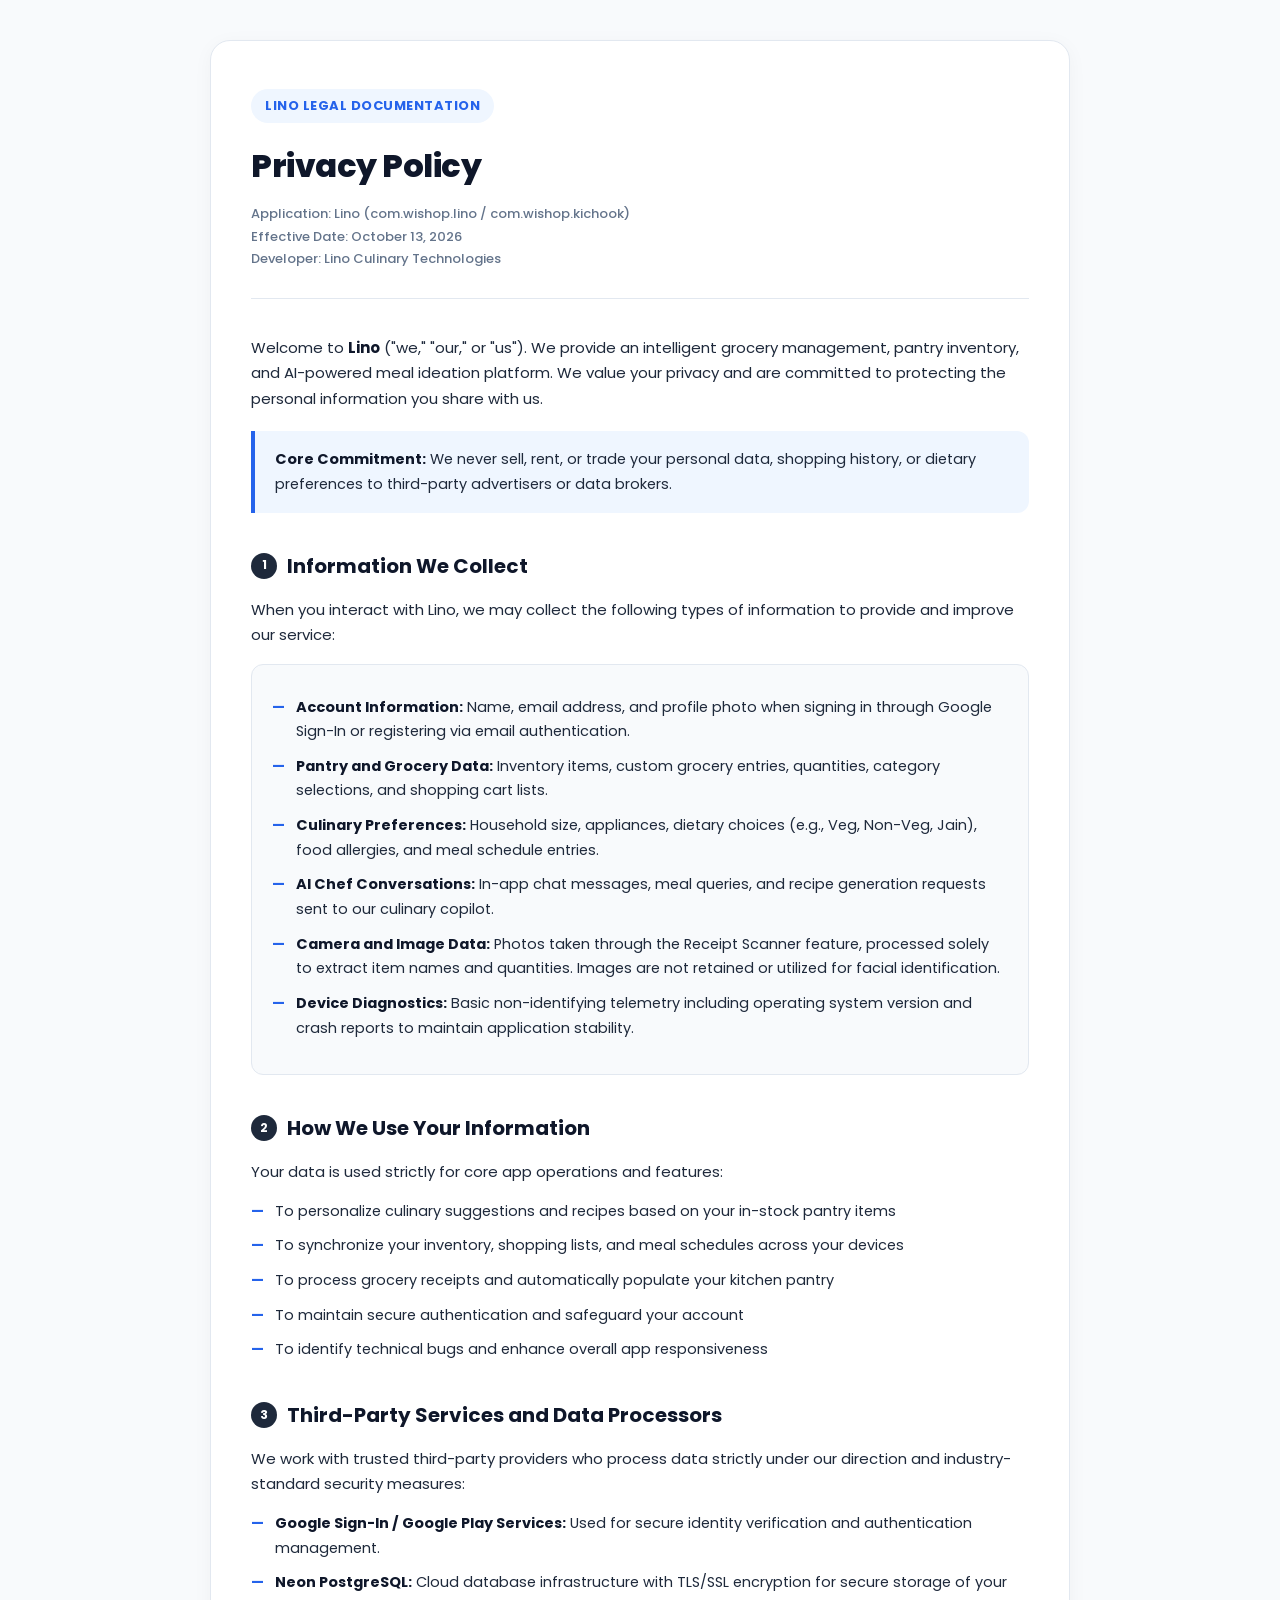
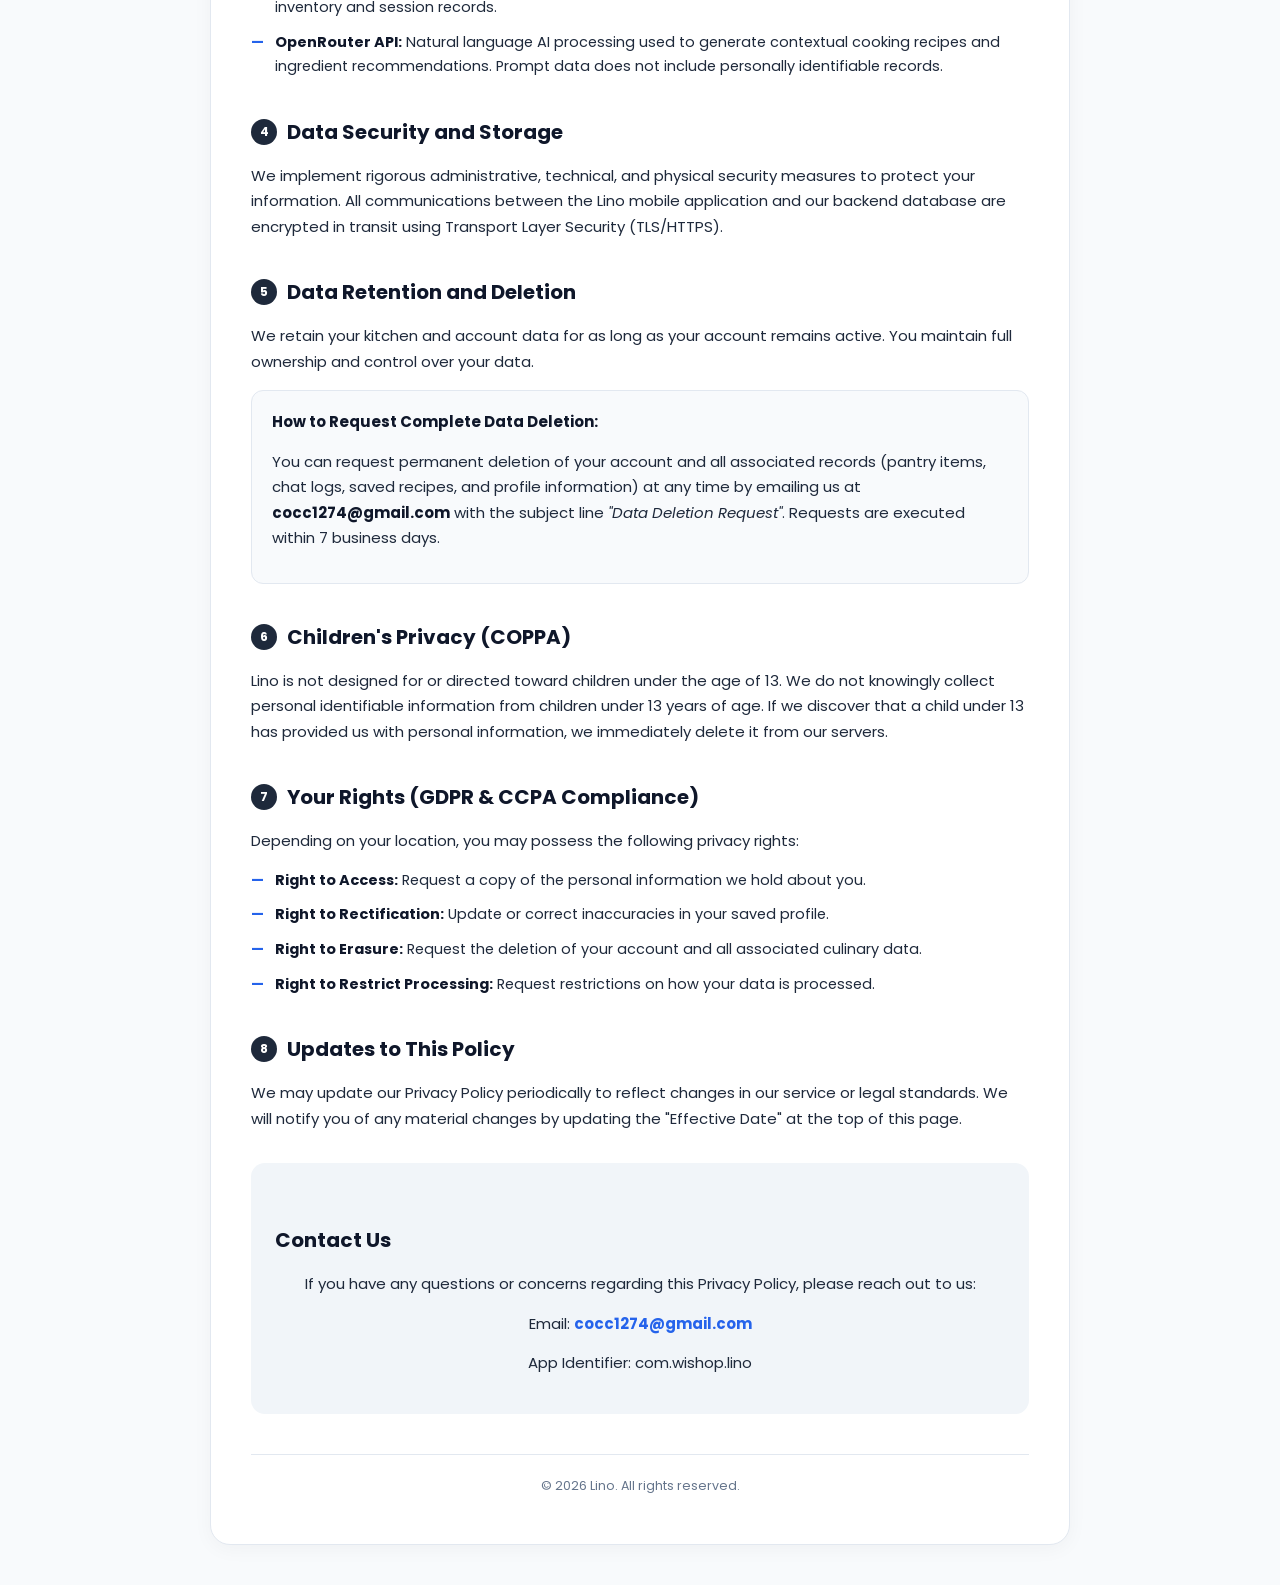
==== docs/index.html @ 377d5d79 "feat: add comprehensive privacy policy pages, multi-session chat, and home dashboard" ====
<!DOCTYPE html>
<html lang="en">
<head>
  <meta charset="UTF-8">
  <meta name="viewport" content="width=device-width, initial-scale=1.0">
  <title>Privacy Policy - Lino App</title>
  <link rel="preconnect" href="https://fonts.googleapis.com">
  <link rel="preconnect" href="https://fonts.gstatic.com" crossorigin>
  <link href="https://fonts.googleapis.com/css2?family=Poppins:wght@300;400;500;600;700;800&display=swap" rel="stylesheet">
  <style>
    :root {
      --bg: #F8FAFC;
      --card-bg: #FFFFFF;
      --primary: #1E293B;
      --primary-dark: #0F172A;
      --accent: #2563EB;
      --accent-light: #EFF6FF;
      --text-main: #1E293B;
      --text-muted: #64748B;
      --border: #E2E8F0;
      --success: #10B981;
    }

    * {
      box-sizing: border-box;
      margin: 0;
      padding: 0;
    }

    body {
      font-family: 'Poppins', -apple-system, BlinkMacSystemFont, 'Segoe UI', Roboto, Helvetica, Arial, sans-serif;
      background-color: var(--bg);
      color: var(--text-main);
      line-height: 1.7;
      padding: 40px 20px;
    }

    .container {
      max-width: 860px;
      margin: 0 auto;
      background: var(--card-bg);
      border: 1px solid var(--border);
      border-radius: 20px;
      padding: 48px 40px;
      box-shadow: 0 4px 20px rgba(0, 0, 0, 0.04);
    }

    header {
      border-bottom: 1px solid var(--border);
      padding-bottom: 28px;
      margin-bottom: 36px;
    }

    .brand-badge {
      display: inline-flex;
      align-items: center;
      background: var(--accent-light);
      color: var(--accent);
      font-size: 13px;
      font-weight: 700;
      padding: 6px 14px;
      border-radius: 30px;
      margin-bottom: 16px;
      letter-spacing: 0.5px;
      text-transform: uppercase;
    }

    h1 {
      font-size: 32px;
      font-weight: 800;
      color: var(--primary-dark);
      letter-spacing: -0.5px;
      margin-bottom: 10px;
    }

    .meta {
      font-size: 13px;
      color: var(--text-muted);
      font-weight: 500;
    }

    h2 {
      font-size: 20px;
      font-weight: 700;
      color: var(--primary-dark);
      margin-top: 36px;
      margin-bottom: 14px;
      display: flex;
      align-items: center;
      gap: 10px;
    }

    .section-badge {
      display: inline-flex;
      align-items: center;
      justify-content: center;
      width: 26px;
      height: 26px;
      background: var(--primary);
      color: #FFFFFF;
      border-radius: 50%;
      font-size: 12px;
      font-weight: 700;
      flex-shrink: 0;
    }

    p {
      color: var(--text-main);
      font-size: 15px;
      margin-bottom: 14px;
    }

    .card-block {
      background: #F8FAFC;
      border: 1px solid var(--border);
      border-radius: 12px;
      padding: 18px 20px;
      margin: 16px 0;
    }

    ul {
      list-style-type: none;
      margin: 12px 0 16px 0;
      padding-left: 0;
    }

    li {
      position: relative;
      padding-left: 24px;
      margin-bottom: 10px;
      font-size: 14.5px;
      color: var(--text-main);
    }

    li::before {
      content: "—";
      position: absolute;
      left: 0;
      color: var(--accent);
      font-weight: 700;
    }

    strong {
      color: var(--primary-dark);
    }

    .highlight-box {
      background: #EFF6FF;
      border-left: 4px solid var(--accent);
      padding: 16px 20px;
      border-radius: 0 12px 12px 0;
      margin: 20px 0;
      font-size: 14.5px;
    }

    .contact-box {
      background: #F1F5F9;
      border-radius: 14px;
      padding: 24px;
      margin-top: 32px;
      text-align: center;
    }

    .contact-box a {
      color: var(--accent);
      text-decoration: none;
      font-weight: 700;
    }

    .contact-box a:hover {
      text-decoration: underline;
    }

    footer {
      margin-top: 40px;
      padding-top: 20px;
      border-top: 1px solid var(--border);
      text-align: center;
      font-size: 12.5px;
      color: var(--text-muted);
    }

    @media (max-width: 600px) {
      body {
        padding: 20px 12px;
      }
      .container {
        padding: 28px 20px;
      }
      h1 {
        font-size: 26px;
      }
      h2 {
        font-size: 18px;
      }
    }
  </style>
</head>
<body>
  <div class="container">
    <header>
      <div class="brand-badge">Lino Legal Documentation</div>
      <h1>Privacy Policy</h1>
      <div class="meta">
        Application: Lino (com.wishop.lino / com.wishop.kichook)<br>
        Effective Date: October 13, 2026<br>
        Developer: Lino Culinary Technologies
      </div>
    </header>

    <p>
      Welcome to <strong>Lino</strong> ("we," "our," or "us"). We provide an intelligent grocery management, pantry inventory, and AI-powered meal ideation platform. We value your privacy and are committed to protecting the personal information you share with us.
    </p>

    <div class="highlight-box">
      <strong>Core Commitment:</strong> We never sell, rent, or trade your personal data, shopping history, or dietary preferences to third-party advertisers or data brokers.
    </div>

    <h2><span class="section-badge">1</span> Information We Collect</h2>
    <p>When you interact with Lino, we may collect the following types of information to provide and improve our service:</p>

    <div class="card-block">
      <ul>
        <li><strong>Account Information:</strong> Name, email address, and profile photo when signing in through Google Sign-In or registering via email authentication.</li>
        <li><strong>Pantry and Grocery Data:</strong> Inventory items, custom grocery entries, quantities, category selections, and shopping cart lists.</li>
        <li><strong>Culinary Preferences:</strong> Household size, appliances, dietary choices (e.g., Veg, Non-Veg, Jain), food allergies, and meal schedule entries.</li>
        <li><strong>AI Chef Conversations:</strong> In-app chat messages, meal queries, and recipe generation requests sent to our culinary copilot.</li>
        <li><strong>Camera and Image Data:</strong> Photos taken through the Receipt Scanner feature, processed solely to extract item names and quantities. Images are not retained or utilized for facial identification.</li>
        <li><strong>Device Diagnostics:</strong> Basic non-identifying telemetry including operating system version and crash reports to maintain application stability.</li>
      </ul>
    </div>

    <h2><span class="section-badge">2</span> How We Use Your Information</h2>
    <p>Your data is used strictly for core app operations and features:</p>
    <ul>
      <li>To personalize culinary suggestions and recipes based on your in-stock pantry items</li>
      <li>To synchronize your inventory, shopping lists, and meal schedules across your devices</li>
      <li>To process grocery receipts and automatically populate your kitchen pantry</li>
      <li>To maintain secure authentication and safeguard your account</li>
      <li>To identify technical bugs and enhance overall app responsiveness</li>
    </ul>

    <h2><span class="section-badge">3</span> Third-Party Services and Data Processors</h2>
    <p>We work with trusted third-party providers who process data strictly under our direction and industry-standard security measures:</p>
    <ul>
      <li><strong>Google Sign-In / Google Play Services:</strong> Used for secure identity verification and authentication management.</li>
      <li><strong>Neon PostgreSQL:</strong> Cloud database infrastructure with TLS/SSL encryption for secure storage of your inventory and session records.</li>
      <li><strong>OpenRouter API:</strong> Natural language AI processing used to generate contextual cooking recipes and ingredient recommendations. Prompt data does not include personally identifiable records.</li>
    </ul>

    <h2><span class="section-badge">4</span> Data Security and Storage</h2>
    <p>
      We implement rigorous administrative, technical, and physical security measures to protect your information. All communications between the Lino mobile application and our backend database are encrypted in transit using Transport Layer Security (TLS/HTTPS).
    </p>

    <h2><span class="section-badge">5</span> Data Retention and Deletion</h2>
    <p>
      We retain your kitchen and account data for as long as your account remains active. You maintain full ownership and control over your data.
    </p>
    <div class="card-block">
      <p><strong>How to Request Complete Data Deletion:</strong></p>
      <p>
        You can request permanent deletion of your account and all associated records (pantry items, chat logs, saved recipes, and profile information) at any time by emailing us at <strong>cocc1274@gmail.com</strong> with the subject line <em>"Data Deletion Request"</em>. Requests are executed within 7 business days.
      </p>
    </div>

    <h2><span class="section-badge">6</span> Children's Privacy (COPPA)</h2>
    <p>
      Lino is not designed for or directed toward children under the age of 13. We do not knowingly collect personal identifiable information from children under 13 years of age. If we discover that a child under 13 has provided us with personal information, we immediately delete it from our servers.
    </p>

    <h2><span class="section-badge">7</span> Your Rights (GDPR & CCPA Compliance)</h2>
    <p>Depending on your location, you may possess the following privacy rights:</p>
    <ul>
      <li><strong>Right to Access:</strong> Request a copy of the personal information we hold about you.</li>
      <li><strong>Right to Rectification:</strong> Update or correct inaccuracies in your saved profile.</li>
      <li><strong>Right to Erasure:</strong> Request the deletion of your account and all associated culinary data.</li>
      <li><strong>Right to Restrict Processing:</strong> Request restrictions on how your data is processed.</li>
    </ul>

    <h2><span class="section-badge">8</span> Updates to This Policy</h2>
    <p>
      We may update our Privacy Policy periodically to reflect changes in our service or legal standards. We will notify you of any material changes by updating the "Effective Date" at the top of this page.
    </p>

    <div class="contact-box">
      <h2>Contact Us</h2>
      <p>If you have any questions or concerns regarding this Privacy Policy, please reach out to us:</p>
      <p>Email: <a href="mailto:cocc1274@gmail.com">cocc1274@gmail.com</a></p>
      <p>App Identifier: com.wishop.lino</p>
    </div>

    <footer>
      &copy; 2026 Lino. All rights reserved.
    </footer>
  </div>
</body>
</html>
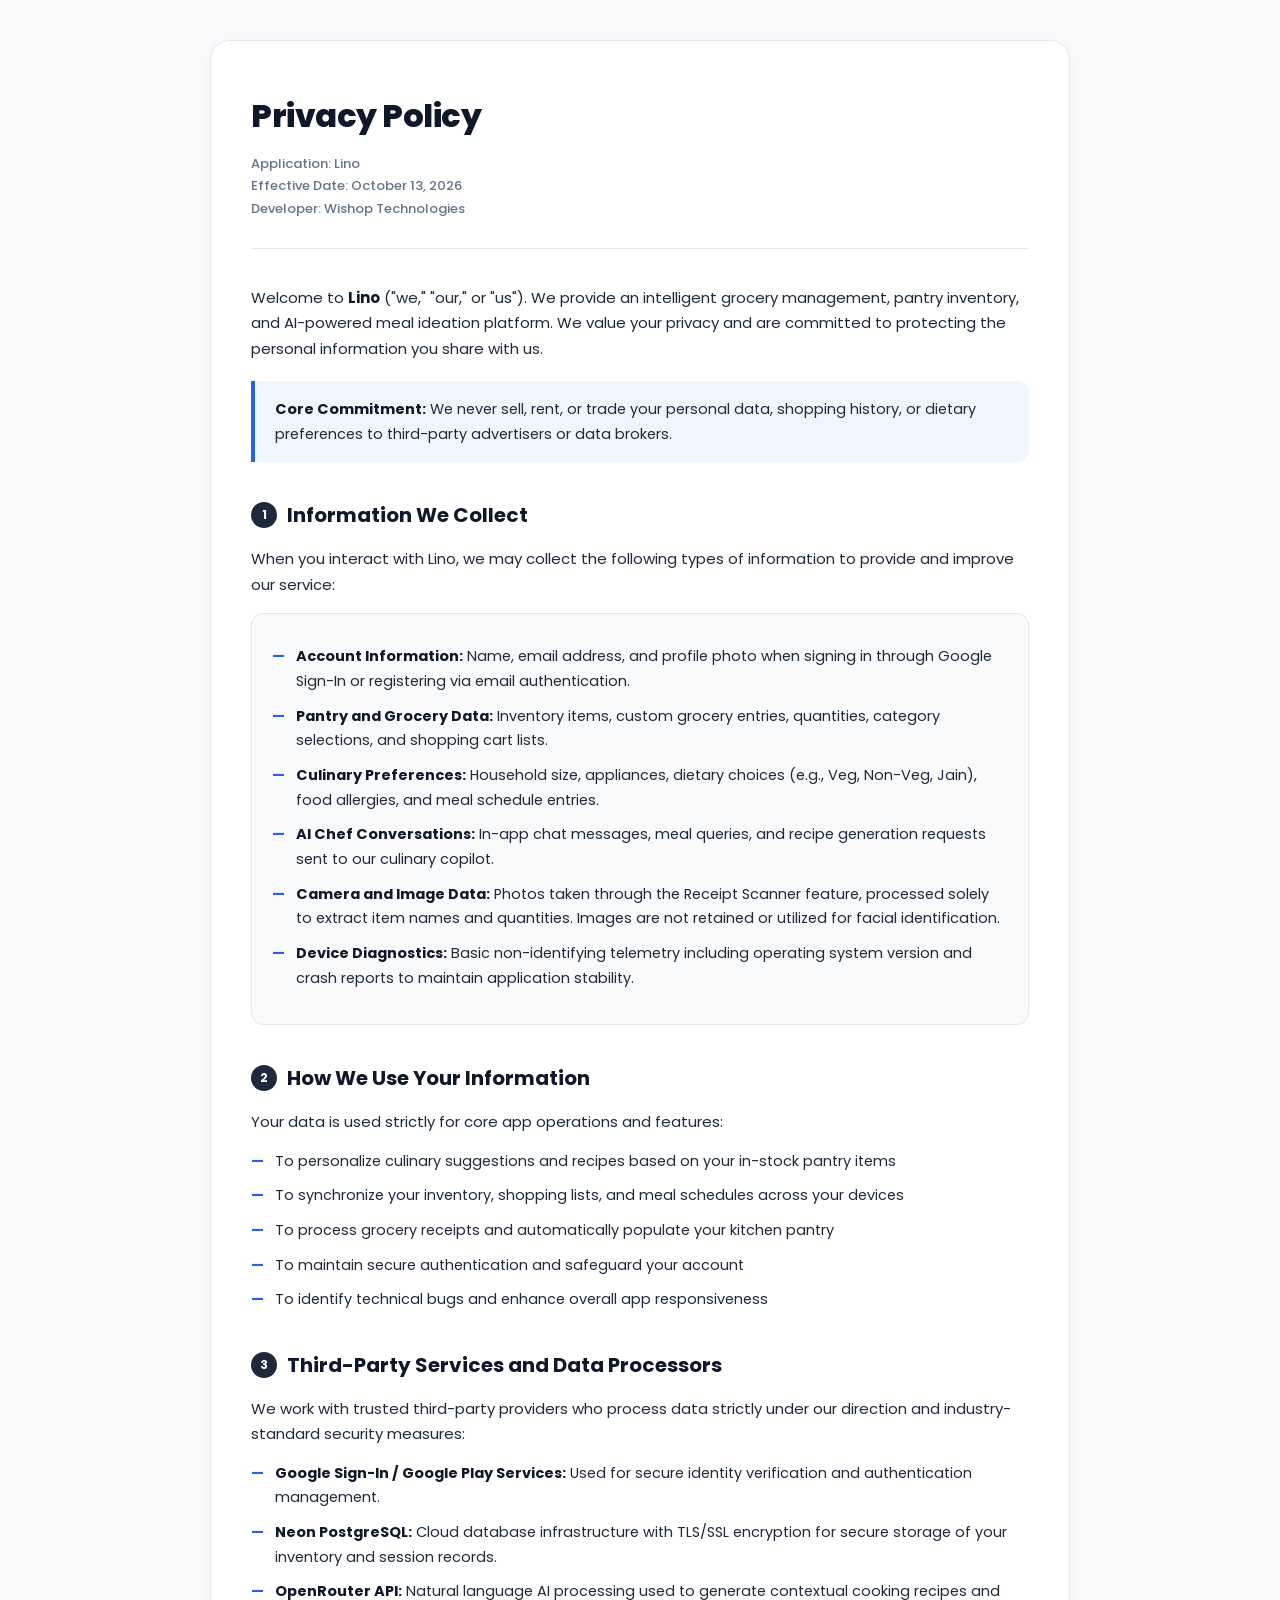
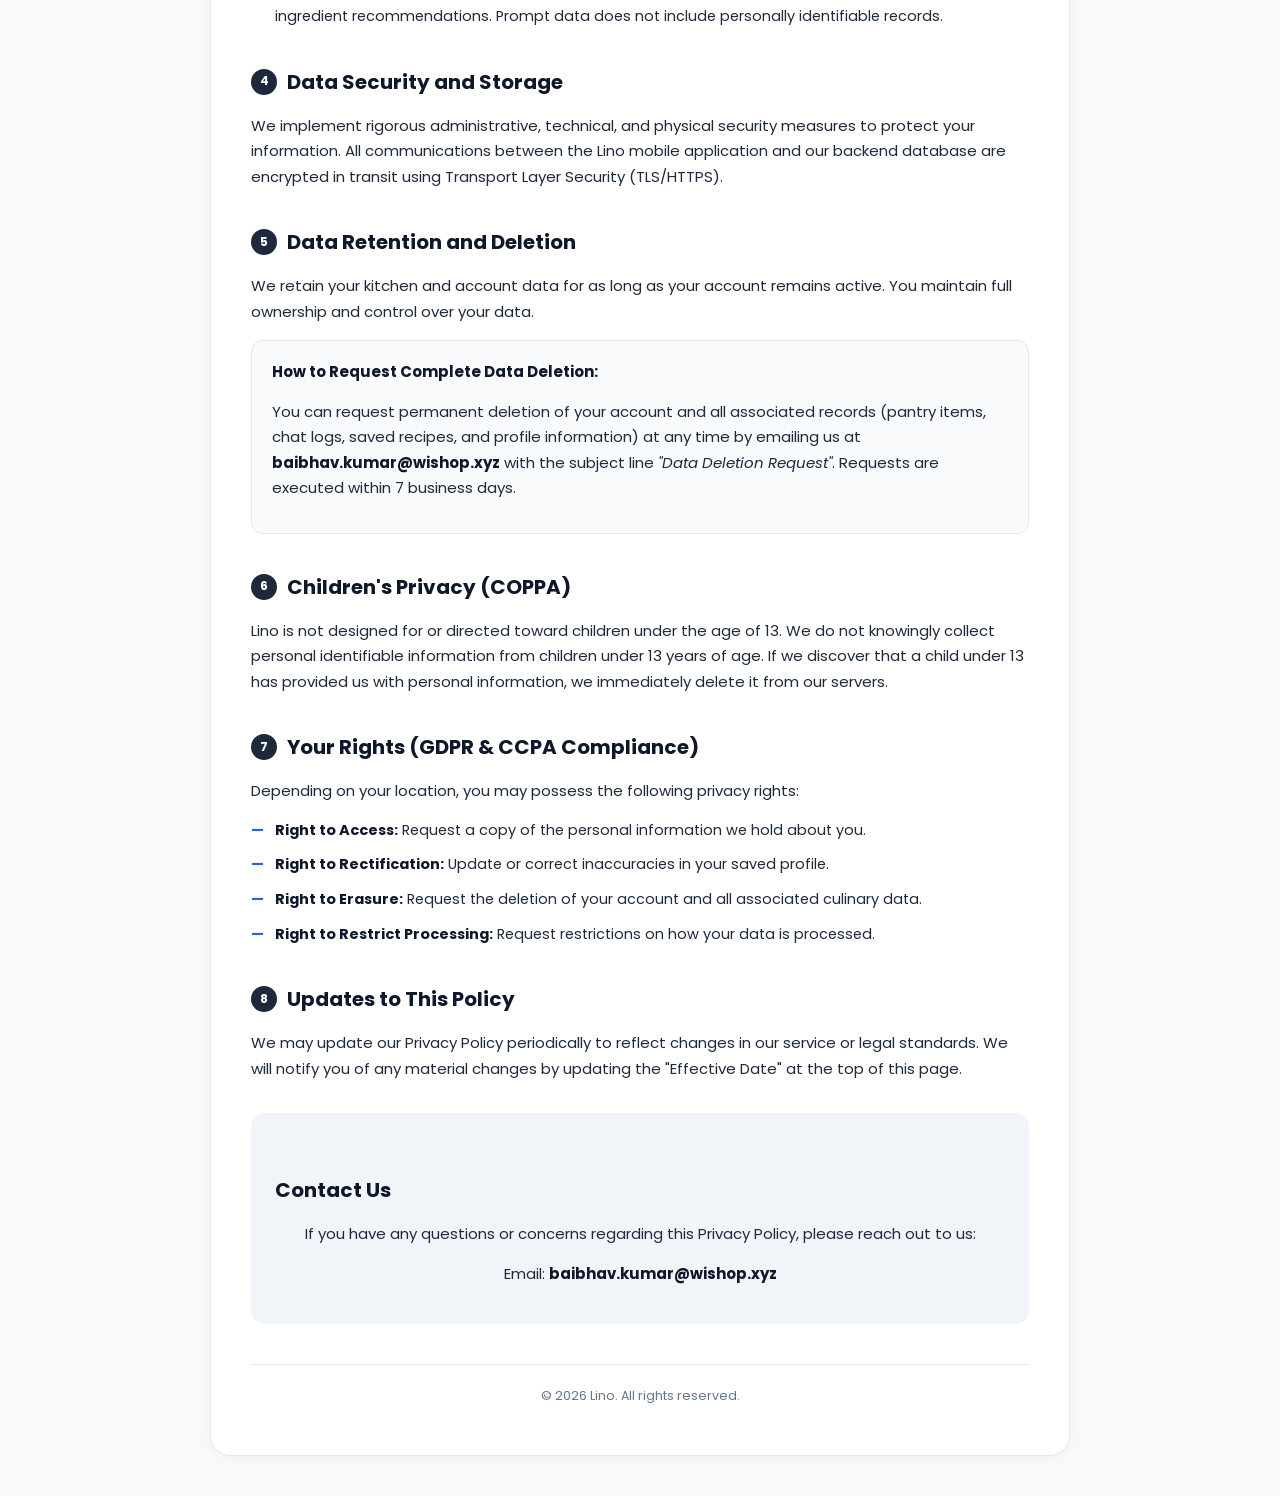
==== commit b7deddc7: "docs: obfuscate email using bidi-override and update developer info across privacy policies" ====
--- a/docs/index.html
+++ b/docs/index.html
@@ -199,12 +199,12 @@
 <body>
   <div class="container">
     <header>
-      <div class="brand-badge">Lino Legal Documentation</div>
+      <!-- <div class="brand-badge">Lino Legal Documentation</div> -->
       <h1>Privacy Policy</h1>
       <div class="meta">
-        Application: Lino (com.wishop.lino / com.wishop.kichook)<br>
+        Application: Lino<br>
         Effective Date: October 13, 2026<br>
-        Developer: Lino Culinary Technologies
+        Developer: Wishop Technologies
       </div>
     </header>
 
@@ -260,7 +260,7 @@
     <div class="card-block">
       <p><strong>How to Request Complete Data Deletion:</strong></p>
       <p>
-        You can request permanent deletion of your account and all associated records (pantry items, chat logs, saved recipes, and profile information) at any time by emailing us at <strong>cocc1274@gmail.com</strong> with the subject line <em>"Data Deletion Request"</em>. Requests are executed within 7 business days.
+        You can request permanent deletion of your account and all associated records (pantry items, chat logs, saved recipes, and profile information) at any time by emailing us at <strong style="unicode-bidi: bidi-override; direction: rtl;">zyx.pohsiw@ramuk.vahbiab</strong> with the subject line <em>"Data Deletion Request"</em>. Requests are executed within 7 business days.
       </p>
     </div>
 
@@ -286,8 +286,7 @@
     <div class="contact-box">
       <h2>Contact Us</h2>
       <p>If you have any questions or concerns regarding this Privacy Policy, please reach out to us:</p>
-      <p>Email: <a href="mailto:cocc1274@gmail.com">cocc1274@gmail.com</a></p>
-      <p>App Identifier: com.wishop.lino</p>
+      <p>Email: <strong style="unicode-bidi: bidi-override; direction: rtl;">zyx.pohsiw@ramuk.vahbiab</strong></p>
     </div>
 
     <footer>
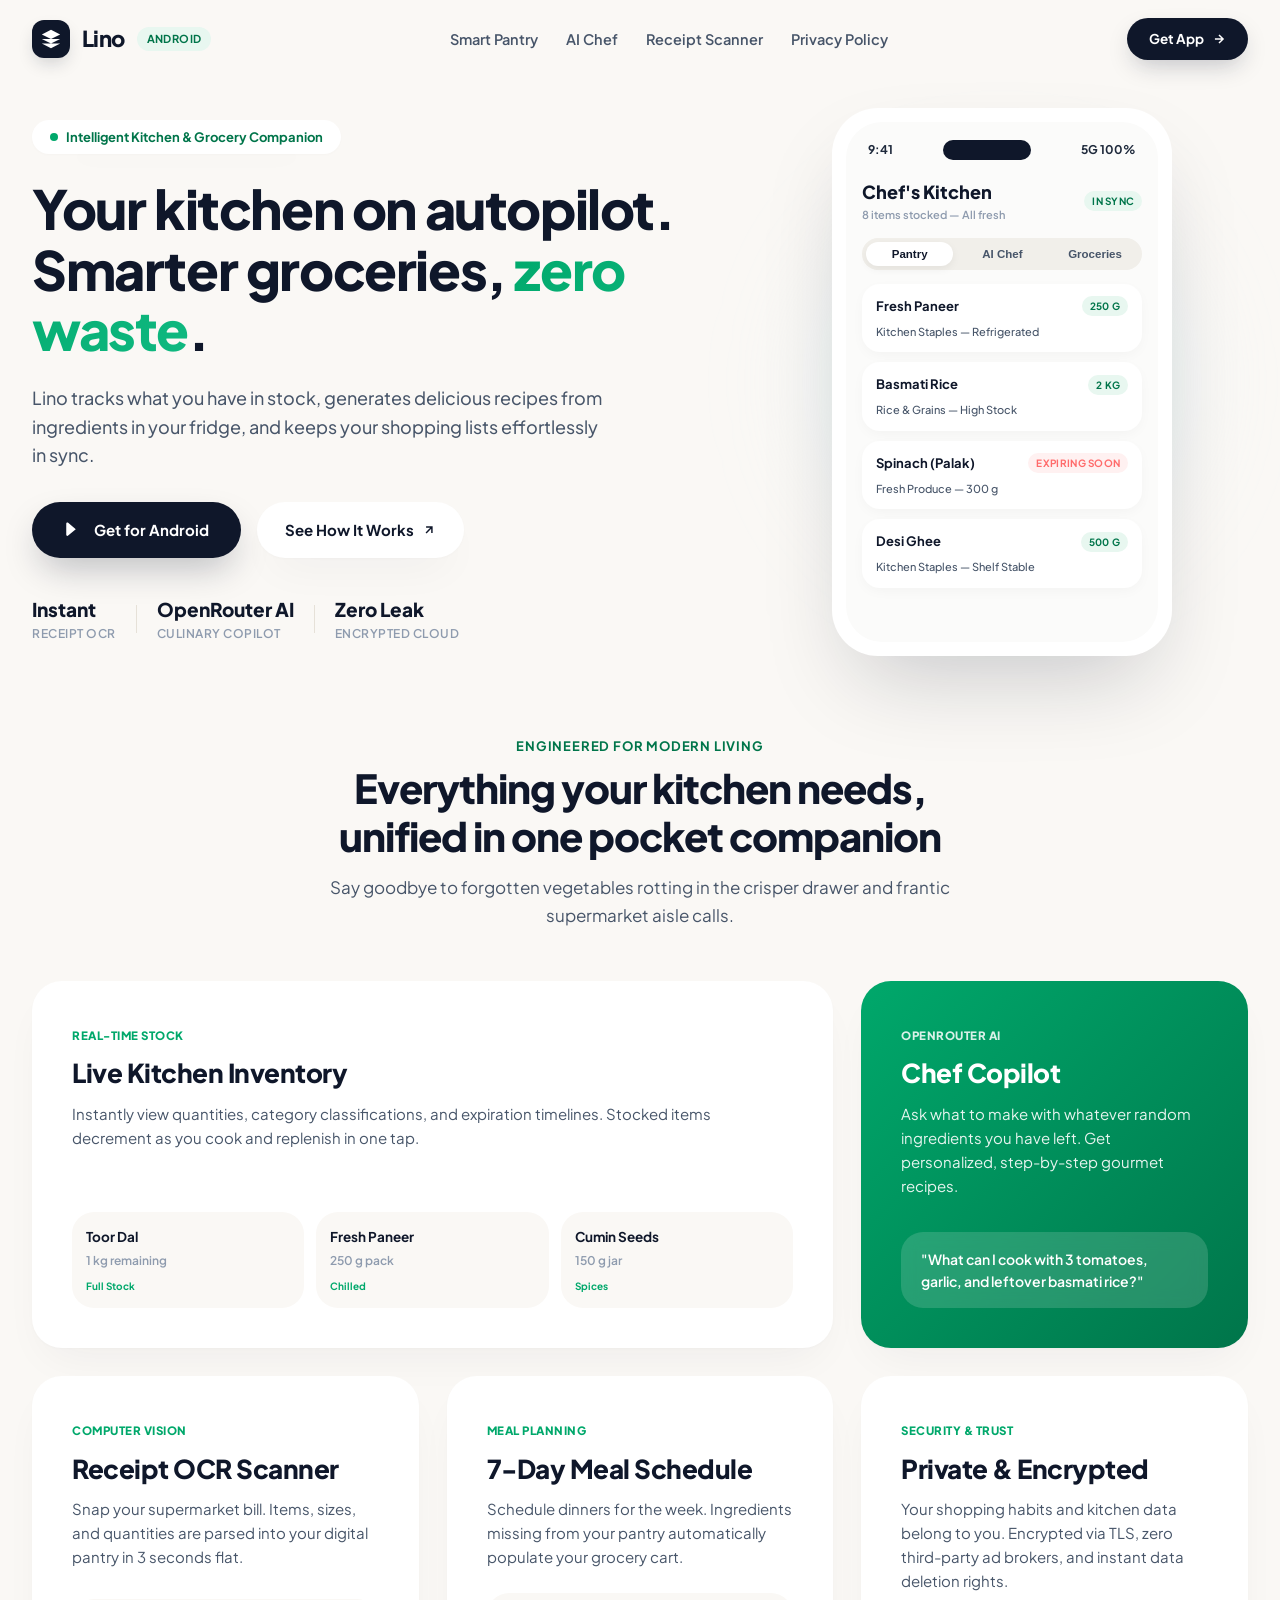
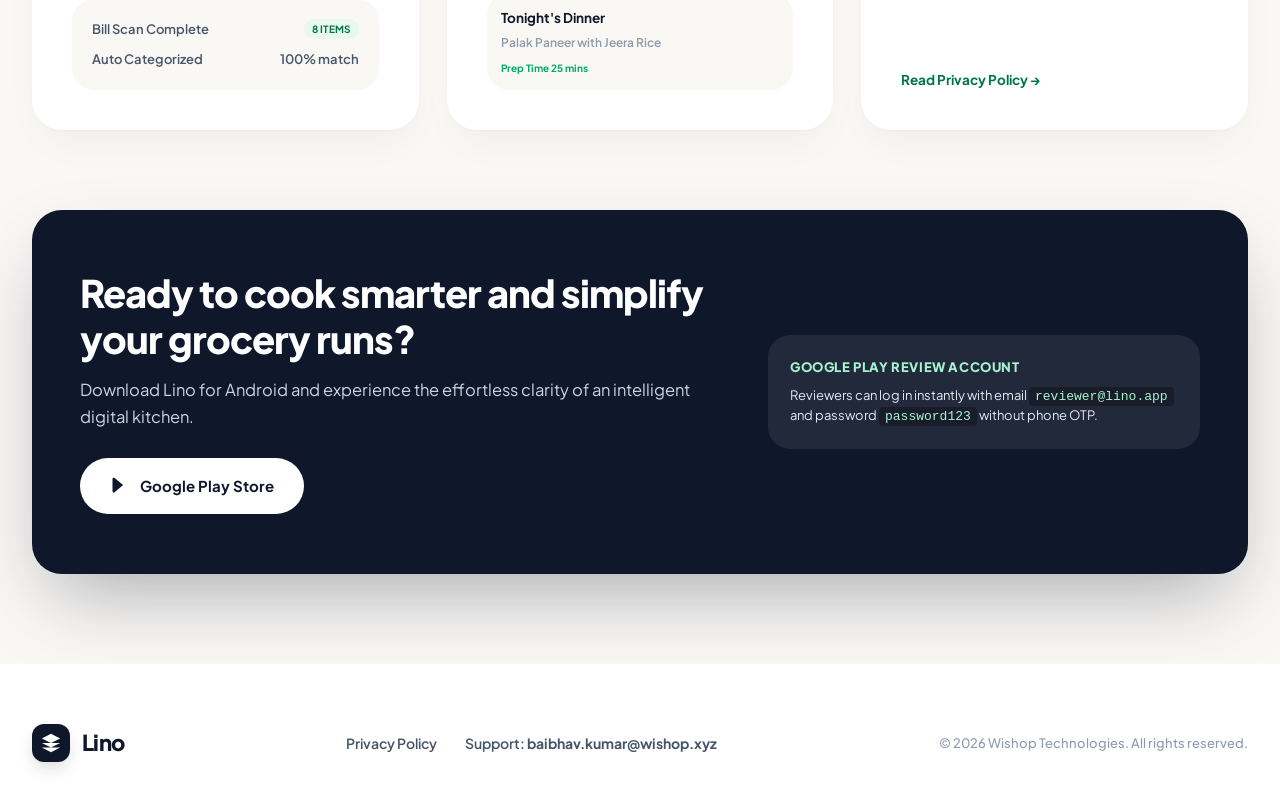
==== commit 2f246e79: "feat: add promotional showcase landing page and Google Play reviewer demo login" ====
--- a/docs/index.html
+++ b/docs/index.html
@@ -3,295 +3,635 @@
 <head>
   <meta charset="UTF-8">
   <meta name="viewport" content="width=device-width, initial-scale=1.0">
-  <title>Privacy Policy - Lino App</title>
+  <title>Lino — Smart Grocery Shopping & Intelligent Kitchen Companion</title>
+  <meta name="description" content="Lino is a modern grocery companion and intelligent kitchen inventory app. Track your pantry in real time, cook meals with our AI Chef Copilot, and reduce food waste.">
   <link rel="preconnect" href="https://fonts.googleapis.com">
   <link rel="preconnect" href="https://fonts.gstatic.com" crossorigin>
-  <link href="https://fonts.googleapis.com/css2?family=Poppins:wght@300;400;500;600;700;800&display=swap" rel="stylesheet">
+  <link href="https://fonts.googleapis.com/css2?family=Plus+Jakarta+Sans:wght@400;500;600;700;800&display=swap" rel="stylesheet">
   <style>
+    /*
+      PREVIOUS PRIVACY POLICY VIEW - COMMENTED OUT AS PER RULE
+      Previous index.html contained legal Privacy Policy text.
+      The complete legal policy is preserved at privacy.html and linked in navigation & footer.
+    */
     :root {
-      --bg: #F8FAFC;
-      --card-bg: #FFFFFF;
+      --bg-warm: #FAF8F5;
+      --bg-card: #FFFFFF;
       --primary: #1E293B;
       --primary-dark: #0F172A;
-      --accent: #2563EB;
-      --accent-light: #EFF6FF;
+      --accent-green: #00A86B;
+      --accent-green-soft: #E8F7F0;
+      --accent-green-deep: #00754A;
+      --accent-blue: #2563EB;
+      --accent-blue-soft: #EFF6FF;
+      --accent-coral: #FF6B6B;
+      --accent-coral-soft: #FFF1F1;
       --text-main: #1E293B;
-      --text-muted: #64748B;
-      --border: #E2E8F0;
-      --success: #10B981;
-    }
-
-    * {
-      box-sizing: border-box;
-      margin: 0;
-      padding: 0;
-    }
-
+      --text-secondary: #475569;
+      --text-muted: #8E9BAE;
+      --shadow-ambient: 0 20px 45px -15px rgba(26, 38, 57, 0.06), 0 1px 3px rgba(0, 0, 0, 0.02);
+      --shadow-hover: 0 30px 60px -18px rgba(26, 38, 57, 0.12);
+      --shadow-phone: 0 40px 90px -25px rgba(15, 23, 42, 0.22);
+      --radius-sm: 14px;
+      --radius-md: 22px;
+      --radius-lg: 30px;
+      --radius-pill: 9999px;
+    }
+    * { box-sizing: border-box; margin: 0; padding: 0; border: none; outline: none; }
+    html { scroll-behavior: smooth; }
     body {
-      font-family: 'Poppins', -apple-system, BlinkMacSystemFont, 'Segoe UI', Roboto, Helvetica, Arial, sans-serif;
-      background-color: var(--bg);
+      font-family: 'Plus Jakarta Sans', -apple-system, BlinkMacSystemFont, sans-serif;
+      background-color: var(--bg-warm);
       color: var(--text-main);
-      line-height: 1.7;
-      padding: 40px 20px;
-    }
-
-    .container {
-      max-width: 860px;
-      margin: 0 auto;
-      background: var(--card-bg);
-      border: 1px solid var(--border);
-      border-radius: 20px;
-      padding: 48px 40px;
-      box-shadow: 0 4px 20px rgba(0, 0, 0, 0.04);
-    }
-
-    header {
-      border-bottom: 1px solid var(--border);
-      padding-bottom: 28px;
-      margin-bottom: 36px;
-    }
-
+      line-height: 1.6;
+      -webkit-font-smoothing: antialiased;
+      overflow-x: hidden;
+    }
+    /* Seamless Header Nav */
+    nav {
+      position: sticky; top: 0; z-index: 100;
+      background: rgba(250, 248, 245, 0.9);
+      backdrop-filter: blur(16px);
+      padding: 18px 32px;
+      display: flex; align-items: center; justify-content: space-between;
+      max-width: 1320px; margin: 0 auto;
+    }
+    .brand-wrap { display: flex; align-items: center; gap: 12px; text-decoration: none; color: var(--primary-dark); }
+    .brand-logo-icon {
+      width: 38px; height: 38px; background: var(--primary-dark);
+      border-radius: 12px; display: flex; align-items: center; justify-content: center;
+      box-shadow: 0 8px 18px -4px rgba(15, 23, 42, 0.2);
+    }
+    .brand-logo-icon svg { width: 22px; height: 22px; fill: #FFFFFF; }
+    .brand-text { font-size: 22px; font-weight: 800; letter-spacing: -0.6px; color: var(--primary-dark); }
     .brand-badge {
-      display: inline-flex;
-      align-items: center;
-      background: var(--accent-light);
-      color: var(--accent);
-      font-size: 13px;
-      font-weight: 700;
-      padding: 6px 14px;
-      border-radius: 30px;
-      margin-bottom: 16px;
-      letter-spacing: 0.5px;
-      text-transform: uppercase;
-    }
-
-    h1 {
-      font-size: 32px;
-      font-weight: 800;
-      color: var(--primary-dark);
-      letter-spacing: -0.5px;
-      margin-bottom: 10px;
-    }
-
-    .meta {
-      font-size: 13px;
-      color: var(--text-muted);
-      font-weight: 500;
-    }
-
-    h2 {
-      font-size: 20px;
-      font-weight: 700;
-      color: var(--primary-dark);
-      margin-top: 36px;
-      margin-bottom: 14px;
-      display: flex;
-      align-items: center;
-      gap: 10px;
-    }
-
-    .section-badge {
-      display: inline-flex;
-      align-items: center;
-      justify-content: center;
-      width: 26px;
-      height: 26px;
-      background: var(--primary);
-      color: #FFFFFF;
-      border-radius: 50%;
-      font-size: 12px;
-      font-weight: 700;
-      flex-shrink: 0;
-    }
-
-    p {
-      color: var(--text-main);
-      font-size: 15px;
-      margin-bottom: 14px;
-    }
-
-    .card-block {
-      background: #F8FAFC;
-      border: 1px solid var(--border);
-      border-radius: 12px;
-      padding: 18px 20px;
-      margin: 16px 0;
-    }
-
-    ul {
-      list-style-type: none;
-      margin: 12px 0 16px 0;
-      padding-left: 0;
-    }
-
-    li {
-      position: relative;
-      padding-left: 24px;
-      margin-bottom: 10px;
-      font-size: 14.5px;
-      color: var(--text-main);
-    }
-
-    li::before {
-      content: "—";
-      position: absolute;
-      left: 0;
-      color: var(--accent);
-      font-weight: 700;
-    }
-
-    strong {
-      color: var(--primary-dark);
-    }
-
-    .highlight-box {
-      background: #EFF6FF;
-      border-left: 4px solid var(--accent);
-      padding: 16px 20px;
-      border-radius: 0 12px 12px 0;
-      margin: 20px 0;
-      font-size: 14.5px;
-    }
-
-    .contact-box {
-      background: #F1F5F9;
-      border-radius: 14px;
-      padding: 24px;
-      margin-top: 32px;
-      text-align: center;
-    }
-
-    .contact-box a {
-      color: var(--accent);
-      text-decoration: none;
-      font-weight: 700;
-    }
-
-    .contact-box a:hover {
-      text-decoration: underline;
-    }
-
-    footer {
-      margin-top: 40px;
-      padding-top: 20px;
-      border-top: 1px solid var(--border);
-      text-align: center;
-      font-size: 12.5px;
-      color: var(--text-muted);
-    }
-
-    @media (max-width: 600px) {
-      body {
-        padding: 20px 12px;
-      }
-      .container {
-        padding: 28px 20px;
-      }
-      h1 {
-        font-size: 26px;
-      }
-      h2 {
-        font-size: 18px;
-      }
+      font-size: 11px; font-weight: 700; background: var(--accent-green-soft);
+      color: var(--accent-green-deep); padding: 3px 10px; border-radius: var(--radius-pill);
+      letter-spacing: 0.4px; text-transform: uppercase;
+    }
+    .nav-menu { display: flex; align-items: center; gap: 28px; list-style: none; }
+    .nav-link { text-decoration: none; color: var(--text-secondary); font-size: 14.5px; font-weight: 600; transition: color 0.2s; }
+    .nav-link:hover { color: var(--accent-green-deep); }
+    .nav-btn {
+      text-decoration: none; background: var(--primary-dark); color: #FFFFFF;
+      font-size: 13.5px; font-weight: 700; padding: 10px 22px; border-radius: var(--radius-pill);
+      box-shadow: 0 10px 24px -6px rgba(15, 23, 42, 0.25); display: inline-flex; align-items: center; gap: 8px;
+      transition: transform 0.2s, box-shadow 0.2s;
+    }
+    .nav-btn:hover { transform: translateY(-2px); box-shadow: 0 14px 28px -6px rgba(15, 23, 42, 0.35); }
+    /* Hero Showcase - Borderless */
+    .hero-section {
+      max-width: 1320px; margin: 30px auto 70px; padding: 0 32px;
+      display: grid; grid-template-columns: 1.15fr 0.85fr; align-items: center; gap: 60px;
+    }
+    .hero-content { display: flex; flex-direction: column; gap: 24px; }
+    .pill-kicker {
+      display: inline-flex; align-items: center; gap: 8px; background: #FFFFFF;
+      padding: 7px 18px; border-radius: var(--radius-pill); box-shadow: var(--shadow-ambient);
+      font-size: 13px; font-weight: 700; color: var(--accent-green-deep); width: fit-content;
+    }
+    .pill-kicker span { display: inline-block; width: 8px; height: 8px; background: var(--accent-green); border-radius: var(--radius-pill); }
+    .hero-title { font-size: 54px; line-height: 1.12; font-weight: 800; letter-spacing: -1.4px; color: var(--primary-dark); }
+    .hero-title em {
+      font-style: normal; color: var(--accent-green);
+      background: linear-gradient(135deg, #00A86B 0%, #10B981 100%);
+      -webkit-background-clip: text; -webkit-text-fill-color: transparent;
+    }
+    .hero-sub { font-size: 18px; line-height: 1.6; color: var(--text-secondary); max-width: 580px; font-weight: 450; }
+    .hero-cta-group { display: flex; align-items: center; gap: 16px; flex-wrap: wrap; margin-top: 8px; }
+    .btn-primary {
+      text-decoration: none; background: var(--primary-dark); color: #FFFFFF;
+      font-size: 15px; font-weight: 700; padding: 16px 32px; border-radius: var(--radius-pill);
+      box-shadow: 0 16px 36px -8px rgba(15, 23, 42, 0.28); display: inline-flex; align-items: center; gap: 12px;
+      transition: transform 0.2s, box-shadow 0.2s;
+    }
+    .btn-primary:hover { transform: translateY(-2px); box-shadow: 0 20px 42px -8px rgba(15, 23, 42, 0.38); }
+    .btn-secondary {
+      text-decoration: none; background: #FFFFFF; color: var(--primary-dark);
+      font-size: 15px; font-weight: 700; padding: 16px 28px; border-radius: var(--radius-pill);
+      box-shadow: var(--shadow-ambient); display: inline-flex; align-items: center; gap: 8px; transition: transform 0.2s;
+    }
+    .btn-secondary:hover { transform: translateY(-2px); }
+    .hero-proof { display: flex; align-items: center; gap: 20px; margin-top: 12px; }
+    .proof-item { display: flex; flex-direction: column; }
+    .proof-value { font-size: 19px; font-weight: 800; color: var(--primary-dark); }
+    .proof-label { font-size: 12px; color: var(--text-muted); font-weight: 600; text-transform: uppercase; letter-spacing: 0.5px; }
+    .proof-separator { width: 1px; height: 28px; background: #E6E1D8; }
+    /* Showcase Phone Frame */
+    .showcase-wrapper { position: relative; display: flex; justify-content: center; align-items: center; }
+    .showcase-glow {
+      position: absolute; width: 420px; height: 420px;
+      background: radial-gradient(circle, rgba(167, 243, 208, 0.4) 0%, rgba(224, 242, 254, 0.3) 50%, transparent 70%);
+      filter: blur(50px); z-index: 1; pointer-events: none;
+    }
+    .phone-mockup {
+      position: relative; z-index: 2; width: 340px; background: #FFFFFF;
+      border-radius: 46px; padding: 14px; box-shadow: var(--shadow-phone);
+      transition: transform 0.3s cubic-bezier(0.16, 1, 0.3, 1);
+    }
+    .phone-mockup:hover { transform: translateY(-4px); }
+    .phone-screen {
+      background: #FBFBFA; border-radius: 36px; padding: 18px 16px 20px;
+      display: flex; flex-direction: column; gap: 14px; min-height: 520px; overflow: hidden;
+    }
+    .phone-status-bar { display: flex; justify-content: space-between; align-items: center; padding: 0 6px 4px; font-size: 12px; font-weight: 700; color: var(--primary); }
+    .dynamic-island { width: 88px; height: 20px; background: var(--primary-dark); border-radius: var(--radius-pill); margin: 0 auto; }
+    .phone-header { display: flex; justify-content: space-between; align-items: center; }
+    .phone-title { font-size: 18px; font-weight: 800; color: var(--primary-dark); }
+    .phone-sub { font-size: 11px; font-weight: 600; color: var(--text-muted); }
+    .phone-tab-bar { display: flex; gap: 6px; background: #F1EFEA; padding: 4px; border-radius: var(--radius-pill); }
+    .tab-btn {
+      flex: 1; background: transparent; color: var(--text-secondary); font-size: 11.5px;
+      font-weight: 700; padding: 6px 0; border-radius: var(--radius-pill); cursor: pointer; text-align: center;
+      transition: background 0.2s, color 0.2s;
+    }
+    .tab-btn.active { background: #FFFFFF; color: var(--primary-dark); box-shadow: 0 3px 8px rgba(0, 0, 0, 0.06); }
+    .tab-content { display: none; flex-direction: column; gap: 10px; animation: fadeIn 0.25s ease-in-out; }
+    .tab-content.active { display: flex; }
+    @keyframes fadeIn { from { opacity: 0; transform: translateY(4px); } to { opacity: 1; transform: translateY(0); } }
+    .phone-card {
+      background: #FFFFFF; border-radius: 18px; padding: 12px 14px;
+      box-shadow: 0 4px 14px -2px rgba(0, 0, 0, 0.04); display: flex; flex-direction: column; gap: 6px;
+    }
+    .card-top { display: flex; justify-content: space-between; align-items: center; }
+    .card-title { font-size: 13px; font-weight: 700; color: var(--primary-dark); }
+    .badge-pill { font-size: 10px; font-weight: 700; padding: 2px 8px; border-radius: var(--radius-pill); text-transform: uppercase; letter-spacing: 0.3px; }
+    .badge-green { background: var(--accent-green-soft); color: var(--accent-green-deep); }
+    .badge-blue { background: var(--accent-blue-soft); color: var(--accent-blue); }
+    .badge-coral { background: var(--accent-coral-soft); color: var(--accent-coral); }
+    .card-meta { font-size: 11px; color: var(--text-secondary); font-weight: 500; }
+    .ai-bubble {
+      background: linear-gradient(135deg, #00A86B 0%, #00754A 100%); color: #FFFFFF;
+      border-radius: 18px; padding: 14px; display: flex; flex-direction: column; gap: 8px;
+      box-shadow: 0 10px 22px -6px rgba(0, 168, 107, 0.35);
+    }
+    .ai-bubble-tag { font-size: 10px; font-weight: 800; text-transform: uppercase; letter-spacing: 0.6px; opacity: 0.9; }
+    .ai-bubble-msg { font-size: 12.5px; font-weight: 600; line-height: 1.45; }
+    .recipe-callout {
+      background: #FFFFFF; border-radius: 16px; padding: 12px; display: flex; align-items: center; gap: 12px;
+      box-shadow: 0 4px 12px rgba(0, 0, 0, 0.03);
+    }
+    .recipe-thumb { width: 44px; height: 44px; background: #F4F1EA; border-radius: 12px; display: flex; align-items: center; justify-content: center; font-size: 22px; }
+    .recipe-info { flex: 1; }
+    .recipe-name { font-size: 12.5px; font-weight: 700; color: var(--primary-dark); }
+    .recipe-sub { font-size: 10.5px; color: var(--text-muted); font-weight: 600; }
+    .stepper {
+      display: flex; align-items: center; gap: 6px; background: #F4F1EA;
+      padding: 3px 8px; border-radius: var(--radius-pill); font-size: 11px; font-weight: 700; color: var(--primary-dark);
+    }
+    /* Pinterest-Style Bento Grid Showcase */
+    .bento-section { max-width: 1320px; margin: 80px auto; padding: 0 32px; }
+    .section-head { text-align: center; max-width: 680px; margin: 0 auto 52px; }
+    .section-kicker { font-size: 13px; font-weight: 700; text-transform: uppercase; letter-spacing: 0.8px; color: var(--accent-green-deep); margin-bottom: 8px; }
+    .section-title { font-size: 40px; font-weight: 800; letter-spacing: -1px; color: var(--primary-dark); line-height: 1.2; margin-bottom: 14px; }
+    .section-desc { font-size: 17px; color: var(--text-secondary); line-height: 1.6; }
+    .bento-grid { display: grid; grid-template-columns: repeat(12, 1fr); gap: 28px; }
+    .bento-card {
+      background: var(--bg-card); border-radius: var(--radius-lg); padding: 40px;
+      box-shadow: var(--shadow-ambient); display: flex; flex-direction: column; justify-content: space-between;
+      transition: transform 0.25s, box-shadow 0.25s; position: relative; overflow: hidden;
+    }
+    .bento-card:hover { transform: translateY(-4px); box-shadow: var(--shadow-hover); }
+    .bento-col-8 { grid-column: span 8; }
+    .bento-col-4 { grid-column: span 4; }
+    .bento-card-green { background: linear-gradient(135deg, #00A86B 0%, #00754A 100%); color: #FFFFFF; }
+    .bento-tag { font-size: 11.5px; font-weight: 800; text-transform: uppercase; letter-spacing: 0.5px; margin-bottom: 12px; display: inline-block; }
+    .tag-green-tone { color: var(--accent-green); }
+    .tag-white-tone { color: rgba(255, 255, 255, 0.85); }
+    .bento-card-title { font-size: 26px; font-weight: 800; letter-spacing: -0.5px; margin-bottom: 12px; color: var(--primary-dark); line-height: 1.25; }
+    .bento-card-green .bento-card-title { color: #FFFFFF; }
+    .bento-card-desc { font-size: 15px; line-height: 1.6; color: var(--text-secondary); margin-bottom: 24px; }
+    .bento-card-green .bento-card-desc { color: rgba(255, 255, 255, 0.9); }
+    .mini-pantry-cluster { display: grid; grid-template-columns: repeat(3, 1fr); gap: 12px; margin-top: 10px; }
+    .pantry-pill-item { background: #FAF8F5; padding: 14px; border-radius: var(--radius-md); display: flex; flex-direction: column; gap: 4px; }
+    .pantry-pill-title { font-size: 13.5px; font-weight: 700; color: var(--primary-dark); }
+    .pantry-pill-qty { font-size: 12px; color: var(--text-muted); font-weight: 600; }
+    .pantry-pill-badge { font-size: 10px; font-weight: 700; color: var(--accent-green); margin-top: 4px; }
+    .chat-bubble-widget { background: rgba(255, 255, 255, 0.15); backdrop-filter: blur(8px); padding: 16px 20px; border-radius: var(--radius-md); color: #FFFFFF; font-size: 14px; font-weight: 600; margin-top: 10px; }
+    .ocr-scanner-visual { background: #FAF8F5; border-radius: var(--radius-md); padding: 20px; display: flex; flex-direction: column; gap: 10px; }
+    .receipt-row { display: flex; justify-content: space-between; font-size: 13px; font-weight: 600; color: var(--text-secondary); }
+    /* CTA & Reviewer Section */
+    .cta-banner { max-width: 1320px; margin: 40px auto 90px; padding: 0 32px; }
+    .banner-card {
+      background: var(--primary-dark); border-radius: var(--radius-lg); padding: 60px 48px;
+      color: #FFFFFF; display: grid; grid-template-columns: 1.2fr 0.8fr; align-items: center; gap: 40px;
+      box-shadow: 0 35px 80px -20px rgba(15, 23, 42, 0.35);
+    }
+    .banner-title { font-size: 38px; font-weight: 800; letter-spacing: -1px; line-height: 1.2; margin-bottom: 16px; }
+    .banner-sub { font-size: 16.5px; color: #CBD5E1; line-height: 1.6; margin-bottom: 28px; }
+    .banner-actions { display: flex; gap: 16px; flex-wrap: wrap; }
+    .btn-light {
+      text-decoration: none; background: #FFFFFF; color: var(--primary-dark);
+      font-size: 15px; font-weight: 700; padding: 16px 30px; border-radius: var(--radius-pill);
+      display: inline-flex; align-items: center; gap: 10px; transition: transform 0.2s;
+    }
+    .btn-light:hover { transform: translateY(-2px); }
+    .reviewer-note-box {
+      background: rgba(255, 255, 255, 0.08); border-radius: var(--radius-md);
+      padding: 22px; display: flex; flex-direction: column; gap: 8px;
+    }
+    .reviewer-note-title { font-size: 13px; font-weight: 800; text-transform: uppercase; letter-spacing: 0.6px; color: #A7F3D0; }
+    .reviewer-note-text { font-size: 13px; line-height: 1.5; color: #E2E8F0; }
+    .reviewer-code { font-family: monospace; background: rgba(0, 0, 0, 0.3); padding: 2px 6px; border-radius: 4px; color: #A7F3D0; }
+    /* Footer */
+    footer { background: #FFFFFF; padding: 60px 32px 40px; margin-top: 40px; }
+    .footer-inner { max-width: 1320px; margin: 0 auto; display: flex; justify-content: space-between; align-items: center; flex-wrap: wrap; gap: 24px; }
+    .footer-links { display: flex; align-items: center; gap: 28px; list-style: none; }
+    .footer-link { text-decoration: none; color: var(--text-secondary); font-size: 14px; font-weight: 600; transition: color 0.2s; }
+    .footer-link:hover { color: var(--accent-green); }
+    .footer-copy { font-size: 13px; color: var(--text-muted); font-weight: 500; }
+    /* Responsive Media Queries */
+    @media (max-width: 1024px) {
+      .hero-section { grid-template-columns: 1fr; gap: 50px; text-align: center; }
+      .hero-content { align-items: center; }
+      .hero-cta-group, .hero-proof { justify-content: center; }
+      .bento-col-8, .bento-col-4 { grid-column: span 12; }
+      .banner-card { grid-template-columns: 1fr; padding: 40px 28px; }
+    }
+    @media (max-width: 640px) {
+      nav { padding: 14px 20px; }
+      .nav-menu { display: none; }
+      .hero-title { font-size: 38px; }
+      .hero-sub { font-size: 16px; }
+      .section-title { font-size: 30px; }
+      .bento-card { padding: 28px 22px; }
+      .mini-pantry-cluster { grid-template-columns: 1fr; }
+      .phone-mockup { width: 100%; max-width: 330px; }
     }
   </style>
 </head>
 <body>
-  <div class="container">
-    <header>
-      <!-- <div class="brand-badge">Lino Legal Documentation</div> -->
-      <h1>Privacy Policy</h1>
-      <div class="meta">
-        Application: Lino<br>
-        Effective Date: October 13, 2026<br>
-        Developer: Wishop Technologies
-      </div>
-    </header>
-
-    <p>
-      Welcome to <strong>Lino</strong> ("we," "our," or "us"). We provide an intelligent grocery management, pantry inventory, and AI-powered meal ideation platform. We value your privacy and are committed to protecting the personal information you share with us.
-    </p>
-
-    <div class="highlight-box">
-      <strong>Core Commitment:</strong> We never sell, rent, or trade your personal data, shopping history, or dietary preferences to third-party advertisers or data brokers.
+
+  <!-- Top Navigation (Seamless, borderless) -->
+  <nav>
+    <a href="index.html" class="brand-wrap">
+      <div class="brand-logo-icon">
+        <svg viewBox="0 0 24 24">
+          <path d="M12 2L2 7l10 5 10-5-10-5zM2 17l10 5 10-5M2 12l10 5 10-5"/>
+        </svg>
+      </div>
+      <span class="brand-text">Lino</span>
+      <span class="brand-badge">Android</span>
+    </a>
+
+    <ul class="nav-menu">
+      <li><a href="#pantry" class="nav-link">Smart Pantry</a></li>
+      <li><a href="#chef" class="nav-link">AI Chef</a></li>
+      <li><a href="#scanner" class="nav-link">Receipt Scanner</a></li>
+      <li><a href="privacy.html" class="nav-link">Privacy Policy</a></li>
+    </ul>
+
+    <a href="#download" class="nav-btn">
+      <span>Get App</span>
+      <svg width="14" height="14" viewBox="0 0 24 24" fill="none" stroke="currentColor" stroke-width="2.5">
+        <path d="M5 12h14M12 5l7 7-7 7"/>
+      </svg>
+    </a>
+  </nav>
+
+  <!-- Hero Section -->
+  <section class="hero-section">
+    <div class="hero-content">
+      <div class="pill-kicker">
+        <span></span>
+        Intelligent Kitchen & Grocery Companion
+      </div>
+
+      <h1 class="hero-title">
+        Your kitchen on autopilot. Smarter groceries, <em>zero waste</em>.
+      </h1>
+
+      <p class="hero-sub">
+        Lino tracks what you have in stock, generates delicious recipes from ingredients in your fridge, and keeps your shopping lists effortlessly in sync.
+      </p>
+
+      <div class="hero-cta-group">
+        <a href="#download" class="btn-primary">
+          <svg width="18" height="18" viewBox="0 0 24 24" fill="currentColor">
+            <path d="M3 20.5v-17c0-.83.67-1.5 1.5-1.5.39 0 .78.15 1.06.44l10.15 8.5-10.15 8.5c-.28.29-.67.44-1.06.44-.83 0-1.5-.67-1.5-1.5z"/>
+          </svg>
+          <span>Get for Android</span>
+        </a>
+
+        <a href="#pantry" class="btn-secondary">
+          <span>See How It Works</span>
+          <svg width="14" height="14" viewBox="0 0 24 24" fill="none" stroke="currentColor" stroke-width="2.5">
+            <path d="M7 17L17 7M7 7h10v10"/>
+          </svg>
+        </a>
+      </div>
+
+      <div class="hero-proof">
+        <div class="proof-item">
+          <div class="proof-value">Instant</div>
+          <div class="proof-label">Receipt OCR</div>
+        </div>
+        <div class="proof-separator"></div>
+        <div class="proof-item">
+          <div class="proof-value">OpenRouter AI</div>
+          <div class="proof-label">Culinary Copilot</div>
+        </div>
+        <div class="proof-separator"></div>
+        <div class="proof-item">
+          <div class="proof-value">Zero Leak</div>
+          <div class="proof-label">Encrypted Cloud</div>
+        </div>
+      </div>
     </div>
 
-    <h2><span class="section-badge">1</span> Information We Collect</h2>
-    <p>When you interact with Lino, we may collect the following types of information to provide and improve our service:</p>
-
-    <div class="card-block">
-      <ul>
-        <li><strong>Account Information:</strong> Name, email address, and profile photo when signing in through Google Sign-In or registering via email authentication.</li>
-        <li><strong>Pantry and Grocery Data:</strong> Inventory items, custom grocery entries, quantities, category selections, and shopping cart lists.</li>
-        <li><strong>Culinary Preferences:</strong> Household size, appliances, dietary choices (e.g., Veg, Non-Veg, Jain), food allergies, and meal schedule entries.</li>
-        <li><strong>AI Chef Conversations:</strong> In-app chat messages, meal queries, and recipe generation requests sent to our culinary copilot.</li>
-        <li><strong>Camera and Image Data:</strong> Photos taken through the Receipt Scanner feature, processed solely to extract item names and quantities. Images are not retained or utilized for facial identification.</li>
-        <li><strong>Device Diagnostics:</strong> Basic non-identifying telemetry including operating system version and crash reports to maintain application stability.</li>
-      </ul>
+    <!-- Phone Showcase Widget (Interactive Live Preview) -->
+    <div class="showcase-wrapper">
+      <div class="showcase-glow"></div>
+
+      <div class="phone-mockup">
+        <div class="phone-screen">
+          <div class="phone-status-bar">
+            <span>9:41</span>
+            <div class="dynamic-island"></div>
+            <span>5G 100%</span>
+          </div>
+
+          <div class="phone-header">
+            <div>
+              <div class="phone-title">Chef's Kitchen</div>
+              <div class="phone-sub">8 items stocked — All fresh</div>
+            </div>
+            <span class="badge-pill badge-green">In Sync</span>
+          </div>
+
+          <!-- Interactive Tab Switcher -->
+          <div class="phone-tab-bar">
+            <button class="tab-btn active" onclick="switchPhoneTab('tab-pantry', this)">Pantry</button>
+            <button class="tab-btn" onclick="switchPhoneTab('tab-chef', this)">AI Chef</button>
+            <button class="tab-btn" onclick="switchPhoneTab('tab-cart', this)">Groceries</button>
+          </div>
+
+          <!-- Tab 1: Smart Pantry -->
+          <div id="tab-pantry" class="tab-content active">
+            <div class="phone-card">
+              <div class="card-top">
+                <span class="card-title">Fresh Paneer</span>
+                <span class="badge-pill badge-green">250 g</span>
+              </div>
+              <span class="card-meta">Kitchen Staples — Refrigerated</span>
+            </div>
+
+            <div class="phone-card">
+              <div class="card-top">
+                <span class="card-title">Basmati Rice</span>
+                <span class="badge-pill badge-green">2 kg</span>
+              </div>
+              <span class="card-meta">Rice & Grains — High Stock</span>
+            </div>
+
+            <div class="phone-card">
+              <div class="card-top">
+                <span class="card-title">Spinach (Palak)</span>
+                <span class="badge-pill badge-coral">Expiring Soon</span>
+              </div>
+              <span class="card-meta">Fresh Produce — 300 g</span>
+            </div>
+
+            <div class="phone-card">
+              <div class="card-top">
+                <span class="card-title">Desi Ghee</span>
+                <span class="badge-pill badge-green">500 g</span>
+              </div>
+              <span class="card-meta">Kitchen Staples — Shelf Stable</span>
+            </div>
+          </div>
+
+          <!-- Tab 2: AI Chef Copilot -->
+          <div id="tab-chef" class="tab-content">
+            <div class="ai-bubble">
+              <span class="ai-bubble-tag">Chef Lino Suggestion</span>
+              <span class="ai-bubble-msg">
+                "You have spinach, fresh paneer, and basmati rice. Let's make Palak Paneer with fragrant Jeera Rice!"
+              </span>
+            </div>
+
+            <div class="recipe-callout">
+              <div class="recipe-thumb">🥘</div>
+              <div class="recipe-info">
+                <div class="recipe-name">Palak Paneer & Jeera Rice</div>
+                <div class="recipe-sub">25 mins — 100% ingredients ready</div>
+              </div>
+              <span class="badge-pill badge-blue">Ready</span>
+            </div>
+          </div>
+
+          <!-- Tab 3: Groceries -->
+          <div id="tab-cart" class="tab-content">
+            <div class="phone-card">
+              <div class="card-top">
+                <span class="card-title">Greek Yogurt</span>
+                <div class="stepper"><span>—</span> 2 <span>+</span></div>
+              </div>
+              <span class="card-meta">Dairy aisle — Needed tomorrow</span>
+            </div>
+
+            <div class="phone-card">
+              <div class="card-top">
+                <span class="card-title">Almond Milk</span>
+                <div class="stepper"><span>—</span> 1 <span>+</span></div>
+              </div>
+              <span class="card-meta">Beverages — Unsweetened</span>
+            </div>
+
+            <div class="phone-card">
+              <div class="card-top">
+                <span class="card-title">Avocado</span>
+                <div class="stepper"><span>—</span> 3 <span>+</span></div>
+              </div>
+              <span class="card-meta">Produce — Haas ripe</span>
+            </div>
+          </div>
+
+        </div>
+      </div>
     </div>
-
-    <h2><span class="section-badge">2</span> How We Use Your Information</h2>
-    <p>Your data is used strictly for core app operations and features:</p>
-    <ul>
-      <li>To personalize culinary suggestions and recipes based on your in-stock pantry items</li>
-      <li>To synchronize your inventory, shopping lists, and meal schedules across your devices</li>
-      <li>To process grocery receipts and automatically populate your kitchen pantry</li>
-      <li>To maintain secure authentication and safeguard your account</li>
-      <li>To identify technical bugs and enhance overall app responsiveness</li>
-    </ul>
-
-    <h2><span class="section-badge">3</span> Third-Party Services and Data Processors</h2>
-    <p>We work with trusted third-party providers who process data strictly under our direction and industry-standard security measures:</p>
-    <ul>
-      <li><strong>Google Sign-In / Google Play Services:</strong> Used for secure identity verification and authentication management.</li>
-      <li><strong>Neon PostgreSQL:</strong> Cloud database infrastructure with TLS/SSL encryption for secure storage of your inventory and session records.</li>
-      <li><strong>OpenRouter API:</strong> Natural language AI processing used to generate contextual cooking recipes and ingredient recommendations. Prompt data does not include personally identifiable records.</li>
-    </ul>
-
-    <h2><span class="section-badge">4</span> Data Security and Storage</h2>
-    <p>
-      We implement rigorous administrative, technical, and physical security measures to protect your information. All communications between the Lino mobile application and our backend database are encrypted in transit using Transport Layer Security (TLS/HTTPS).
-    </p>
-
-    <h2><span class="section-badge">5</span> Data Retention and Deletion</h2>
-    <p>
-      We retain your kitchen and account data for as long as your account remains active. You maintain full ownership and control over your data.
-    </p>
-    <div class="card-block">
-      <p><strong>How to Request Complete Data Deletion:</strong></p>
-      <p>
-        You can request permanent deletion of your account and all associated records (pantry items, chat logs, saved recipes, and profile information) at any time by emailing us at <strong style="unicode-bidi: bidi-override; direction: rtl;">zyx.pohsiw@ramuk.vahbiab</strong> with the subject line <em>"Data Deletion Request"</em>. Requests are executed within 7 business days.
+  </section>
+
+  <!-- Pinterest-Style Bento Grid Showcase (Borderless Cards) -->
+  <section class="bento-section" id="pantry">
+    <div class="section-head">
+      <div class="section-kicker">Engineered For Modern Living</div>
+      <h2 class="section-title">Everything your kitchen needs, unified in one pocket companion</h2>
+      <p class="section-desc">
+        Say goodbye to forgotten vegetables rotting in the crisper drawer and frantic supermarket aisle calls.
       </p>
     </div>
 
-    <h2><span class="section-badge">6</span> Children's Privacy (COPPA)</h2>
-    <p>
-      Lino is not designed for or directed toward children under the age of 13. We do not knowingly collect personal identifiable information from children under 13 years of age. If we discover that a child under 13 has provided us with personal information, we immediately delete it from our servers.
-    </p>
-
-    <h2><span class="section-badge">7</span> Your Rights (GDPR & CCPA Compliance)</h2>
-    <p>Depending on your location, you may possess the following privacy rights:</p>
-    <ul>
-      <li><strong>Right to Access:</strong> Request a copy of the personal information we hold about you.</li>
-      <li><strong>Right to Rectification:</strong> Update or correct inaccuracies in your saved profile.</li>
-      <li><strong>Right to Erasure:</strong> Request the deletion of your account and all associated culinary data.</li>
-      <li><strong>Right to Restrict Processing:</strong> Request restrictions on how your data is processed.</li>
-    </ul>
-
-    <h2><span class="section-badge">8</span> Updates to This Policy</h2>
-    <p>
-      We may update our Privacy Policy periodically to reflect changes in our service or legal standards. We will notify you of any material changes by updating the "Effective Date" at the top of this page.
-    </p>
-
-    <div class="contact-box">
-      <h2>Contact Us</h2>
-      <p>If you have any questions or concerns regarding this Privacy Policy, please reach out to us:</p>
-      <p>Email: <strong style="unicode-bidi: bidi-override; direction: rtl;">zyx.pohsiw@ramuk.vahbiab</strong></p>
+    <div class="bento-grid">
+      <!-- Bento 1: Large Pantry Cell -->
+      <div class="bento-card bento-col-8">
+        <div>
+          <span class="bento-tag tag-green-tone">Real-Time Stock</span>
+          <h3 class="bento-card-title">Live Kitchen Inventory</h3>
+          <p class="bento-card-desc">
+            Instantly view quantities, category classifications, and expiration timelines. Stocked items decrement as you cook and replenish in one tap.
+          </p>
+        </div>
+
+        <div class="mini-pantry-cluster">
+          <div class="pantry-pill-item">
+            <span class="pantry-pill-title">Toor Dal</span>
+            <span class="pantry-pill-qty">1 kg remaining</span>
+            <span class="pantry-pill-badge">Full Stock</span>
+          </div>
+          <div class="pantry-pill-item">
+            <span class="pantry-pill-title">Fresh Paneer</span>
+            <span class="pantry-pill-qty">250 g pack</span>
+            <span class="pantry-pill-badge">Chilled</span>
+          </div>
+          <div class="pantry-pill-item">
+            <span class="pantry-pill-title">Cumin Seeds</span>
+            <span class="pantry-pill-qty">150 g jar</span>
+            <span class="pantry-pill-badge">Spices</span>
+          </div>
+        </div>
+      </div>
+
+      <!-- Bento 2: AI Chef Vibrant Green Card -->
+      <div class="bento-card bento-col-4 bento-card-green" id="chef">
+        <div>
+          <span class="bento-tag tag-white-tone">OpenRouter AI</span>
+          <h3 class="bento-card-title">Chef Copilot</h3>
+          <p class="bento-card-desc">
+            Ask what to make with whatever random ingredients you have left. Get personalized, step-by-step gourmet recipes.
+          </p>
+        </div>
+
+        <div class="chat-bubble-widget">
+          "What can I cook with 3 tomatoes, garlic, and leftover basmati rice?"
+        </div>
+      </div>
+
+      <!-- Bento 3: OCR Receipt Scanner -->
+      <div class="bento-card bento-col-4" id="scanner">
+        <div>
+          <span class="bento-tag tag-green-tone">Computer Vision</span>
+          <h3 class="bento-card-title">Receipt OCR Scanner</h3>
+          <p class="bento-card-desc">
+            Snap your supermarket bill. Items, sizes, and quantities are parsed into your digital pantry in 3 seconds flat.
+          </p>
+        </div>
+
+        <div class="ocr-scanner-visual">
+          <div class="receipt-row">
+            <span>Bill Scan Complete</span>
+            <span class="badge-pill badge-green">8 Items</span>
+          </div>
+          <div class="receipt-row">
+            <span>Auto Categorized</span>
+            <span>100% match</span>
+          </div>
+        </div>
+      </div>
+
+      <!-- Bento 4: 7-Day Meal Calendar -->
+      <div class="bento-card bento-col-4">
+        <div>
+          <span class="bento-tag tag-green-tone">Meal Planning</span>
+          <h3 class="bento-card-title">7-Day Meal Schedule</h3>
+          <p class="bento-card-desc">
+            Schedule dinners for the week. Ingredients missing from your pantry automatically populate your grocery cart.
+          </p>
+        </div>
+
+        <div class="pantry-pill-item">
+          <span class="pantry-pill-title">Tonight's Dinner</span>
+          <span class="pantry-pill-qty">Palak Paneer with Jeera Rice</span>
+          <span class="pantry-pill-badge">Prep Time 25 mins</span>
+        </div>
+      </div>
+
+      <!-- Bento 5: Privacy-First Cloud -->
+      <div class="bento-card bento-col-4">
+        <div>
+          <span class="bento-tag tag-green-tone">Security & Trust</span>
+          <h3 class="bento-card-title">Private & Encrypted</h3>
+          <p class="bento-card-desc">
+            Your shopping habits and kitchen data belong to you. Encrypted via TLS, zero third-party ad brokers, and instant data deletion rights.
+          </p>
+        </div>
+
+        <a href="privacy.html" style="font-size: 13.5px; font-weight: 700; color: var(--accent-green-deep); text-decoration: none;">
+          Read Privacy Policy →
+        </a>
+      </div>
     </div>
-
-    <footer>
-      &copy; 2026 Lino. All rights reserved.
-    </footer>
-  </div>
+  </section>
+
+  <!-- Download & Reviewer Information Banner -->
+  <section class="cta-banner" id="download">
+    <div class="banner-card">
+      <div>
+        <h2 class="banner-title">Ready to cook smarter and simplify your grocery runs?</h2>
+        <p class="banner-sub">
+          Download Lino for Android and experience the effortless clarity of an intelligent digital kitchen.
+        </p>
+
+        <div class="banner-actions">
+          <a href="#" class="btn-light">
+            <svg width="20" height="20" viewBox="0 0 24 24" fill="currentColor">
+              <path d="M3 20.5v-17c0-.83.67-1.5 1.5-1.5.39 0 .78.15 1.06.44l10.15 8.5-10.15 8.5c-.28.29-.67.44-1.06.44-.83 0-1.5-.67-1.5-1.5z"/>
+            </svg>
+            <span>Google Play Store</span>
+          </a>
+        </div>
+      </div>
+
+      <div class="reviewer-note-box">
+        <span class="reviewer-note-title">Google Play Review Account</span>
+        <p class="reviewer-note-text">
+          Reviewers can log in instantly with email <span class="reviewer-code">reviewer@lino.app</span> and password <span class="reviewer-code">password123</span> without phone OTP.
+        </p>
+      </div>
+    </div>
+  </section>
+
+  <!-- Seamless Footer -->
+  <footer>
+    <div class="footer-inner">
+      <div class="brand-wrap">
+        <div class="brand-logo-icon">
+          <svg viewBox="0 0 24 24">
+            <path d="M12 2L2 7l10 5 10-5-10-5zM2 17l10 5 10-5M2 12l10 5 10-5"/>
+          </svg>
+        </div>
+        <span class="brand-text">Lino</span>
+      </div>
+
+      <ul class="footer-links">
+        <li><a href="privacy.html" class="footer-link">Privacy Policy</a></li>
+        <li>
+          <span class="footer-link">
+            Support: <strong style="unicode-bidi: bidi-override; direction: rtl;">zyx.pohsiw@ramuk.vahbiab</strong>
+          </span>
+        </li>
+      </ul>
+
+      <div class="footer-copy">
+        &copy; 2026 Wishop Technologies. All rights reserved.
+      </div>
+    </div>
+  </footer>
+
+  <script>
+    function switchPhoneTab(tabId, btn) {
+      document.querySelectorAll('.tab-content').forEach(function(el) {
+        el.classList.remove('active');
+      });
+      document.querySelectorAll('.tab-btn').forEach(function(el) {
+        el.classList.remove('active');
+      });
+      var target = document.getElementById(tabId);
+      if (target) {
+        target.classList.add('active');
+      }
+      btn.classList.add('active');
+    }
+  </script>
 </body>
 </html>
